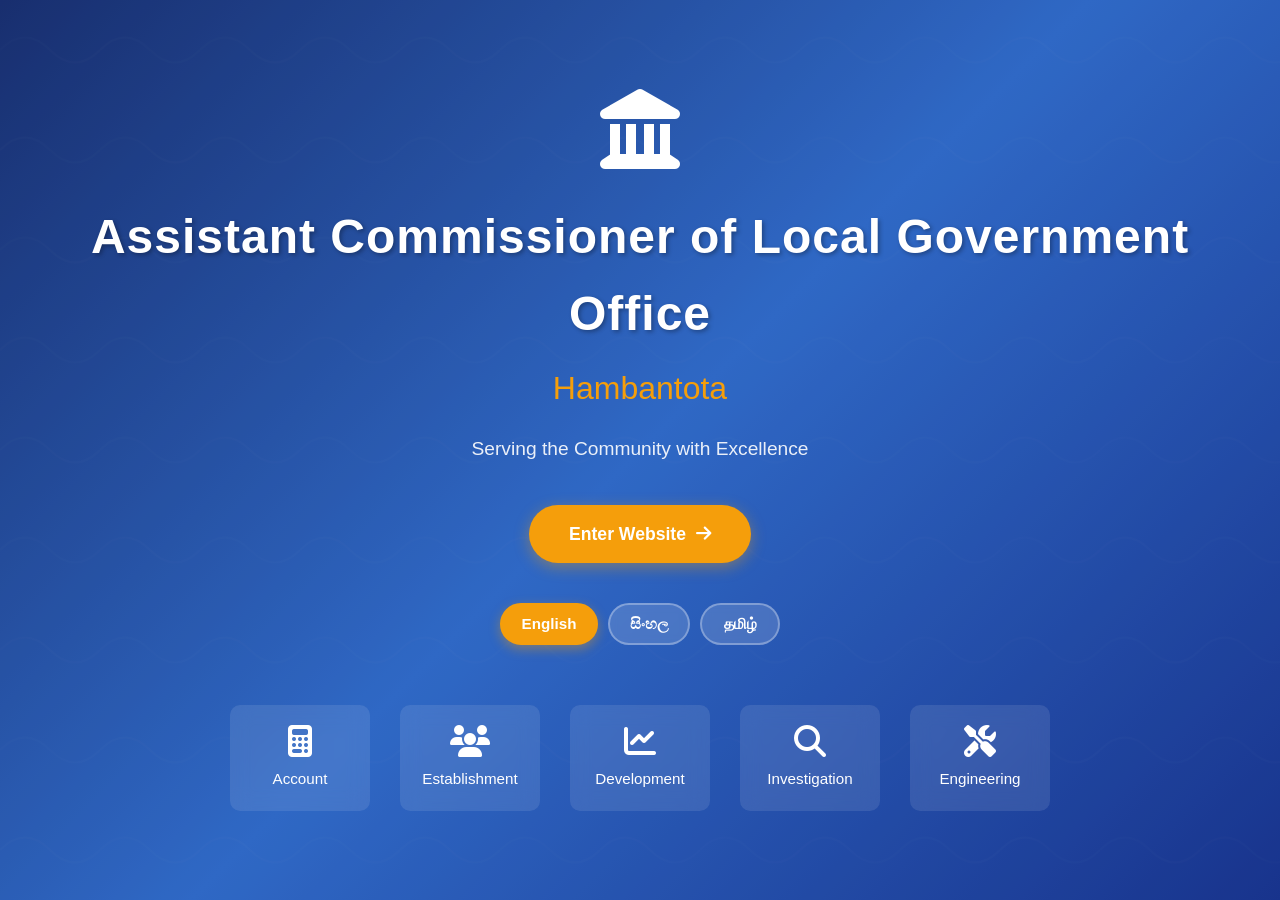
==== index.html @ caaaa558 "Initial site upload" ====
<!DOCTYPE html>
<html lang="en">
<head>
    <meta charset="UTF-8">
    <meta name="viewport" content="width=device-width, initial-scale=1.0">
    <meta name="description" content="Official website of the Assistant Commissioner of Local Government Office, Hambantota. Serving the community through five specialized departments: Account, Establishment, Development, Investigation, and Engineering.">
    <meta name="keywords" content="ACLG Hambantota, Local Government, Hambantota District, Sri Lanka Government, Local Administration">
    <title>Assistant Commissioner of Local Government Office - Hambantota</title>
    <link rel="stylesheet" href="style.css">
    <link rel="stylesheet" href="https://cdnjs.cloudflare.com/ajax/libs/font-awesome/6.4.0/css/all.min.css">
</head>
<body>
    <!-- Landing Page -->
    <div class="landing-page">
        <div class="landing-overlay"></div>
        <div class="landing-content">
            <div class="logo-section">
                <i class="fas fa-landmark"></i>
            </div>
            <h1 class="office-title" data-translate="landing.title">Assistant Commissioner of Local Government Office</h1>
            <h2 class="location" data-translate="landing.location">Hambantota</h2>
            <p class="tagline" data-translate="landing.tagline">Serving the Community with Excellence</p>
            <a href="home.html" class="enter-btn">
                <span data-translate="landing.enterBtn">Enter Website</span>
                <i class="fas fa-arrow-right"></i>
            </a>
            <div class="language-selector">
                <button class="lang-btn active" data-lang="en">English</button>
                <button class="lang-btn" data-lang="si">සිංහල</button>
                <button class="lang-btn" data-lang="ta">தமிழ்</button>
            </div>
            <div class="departments-preview">
                <div class="dept-item">
                    <i class="fas fa-calculator"></i>
                    <span data-translate="departments.account">Account</span>
                </div>
                <div class="dept-item">
                    <i class="fas fa-users"></i>
                    <span data-translate="departments.establishment">Establishment</span>
                </div>
                <div class="dept-item">
                    <i class="fas fa-chart-line"></i>
                    <span data-translate="departments.development">Development</span>
                </div>
                <div class="dept-item">
                    <i class="fas fa-search"></i>
                    <span data-translate="departments.investigation">Investigation</span>
                </div>
                <div class="dept-item">
                    <i class="fas fa-tools"></i>
                    <span data-translate="departments.engineering">Engineering</span>
                </div>
            </div>
        </div>
    </div>
    <script src="translations.js"></script>
    <script src="script.js"></script>
</body>
</html>
---- style.css ----
/* Global Styles */
* {
    margin: 0;
    padding: 0;
    box-sizing: border-box;
}

:root {
    --primary-color: #1e3a8a;
    --secondary-color: #3b82f6;
    --accent-color: #f59e0b;
    --dark-color: #1f2937;
    --light-color: #f3f4f6;
    --white: #ffffff;
    --text-color: #374151;
    --border-color: #e5e7eb;
}

body {
    font-family: 'Segoe UI', Tahoma, Geneva, Verdana, sans-serif;
    line-height: 1.6;
    color: var(--text-color);
    overflow-x: hidden;
}

.container {
    max-width: 1200px;
    margin: 0 auto;
    padding: 0 20px;
}

/* ============================================
   LANDING PAGE STYLES
   ============================================ */

.landing-page {
    position: relative;
    min-height: 100vh;
    display: flex;
    align-items: center;
    justify-content: center;
    background: linear-gradient(135deg, #1e3a8a 0%, #3b82f6 50%, #1e40af 100%);
    overflow: hidden;
}

.landing-page::before {
    content: '';
    position: absolute;
    top: 0;
    left: 0;
    right: 0;
    bottom: 0;
    background: url('data:image/svg+xml,<svg width="100" height="100" xmlns="http://www.w3.org/2000/svg"><rect width="100" height="100" fill="none"/><path d="M0 50 Q 25 25, 50 50 T 100 50" stroke="rgba(255,255,255,0.05)" fill="none" stroke-width="2"/></svg>');
    opacity: 0.3;
}

.landing-overlay {
    position: absolute;
    top: 0;
    left: 0;
    right: 0;
    bottom: 0;
    background: rgba(0, 0, 0, 0.2);
}

.landing-content {
    position: relative;
    z-index: 1;
    text-align: center;
    color: var(--white);
    padding: 40px 20px;
    animation: fadeInUp 1s ease-out;
}

@keyframes fadeInUp {
    from {
        opacity: 0;
        transform: translateY(30px);
    }
    to {
        opacity: 1;
        transform: translateY(0);
    }
}

.logo-section {
    margin-bottom: 30px;
}

.logo-section i {
    font-size: 80px;
    color: var(--white);
    animation: pulse 2s ease-in-out infinite;
}

@keyframes pulse {
    0%, 100% {
        transform: scale(1);
    }
    50% {
        transform: scale(1.05);
    }
}

.office-title {
    font-size: 3rem;
    font-weight: 700;
    margin-bottom: 10px;
    text-shadow: 2px 2px 4px rgba(0, 0, 0, 0.3);
    letter-spacing: 1px;
}

.location {
    font-size: 2rem;
    font-weight: 400;
    margin-bottom: 20px;
    color: var(--accent-color);
}

.tagline {
    font-size: 1.2rem;
    margin-bottom: 40px;
    opacity: 0.9;
}

.enter-btn {
    display: inline-flex;
    align-items: center;
    gap: 10px;
    padding: 15px 40px;
    background: var(--accent-color);
    color: var(--white);
    text-decoration: none;
    border-radius: 50px;
    font-size: 1.1rem;
    font-weight: 600;
    transition: all 0.3s ease;
    box-shadow: 0 4px 15px rgba(245, 158, 11, 0.4);
}

.enter-btn:hover {
    background: #d97706;
    transform: translateY(-3px);
    box-shadow: 0 6px 20px rgba(245, 158, 11, 0.6);
}

.enter-btn i {
    transition: transform 0.3s ease;
}

.enter-btn:hover i {
    transform: translateX(5px);
}

.departments-preview {
    display: flex;
    justify-content: center;
    gap: 30px;
    margin-top: 60px;
    flex-wrap: wrap;
}

.dept-item {
    display: flex;
    flex-direction: column;
    align-items: center;
    gap: 10px;
    padding: 20px;
    background: rgba(255, 255, 255, 0.1);
    border-radius: 10px;
    backdrop-filter: blur(10px);
    transition: all 0.3s ease;
    min-width: 140px;
}

.dept-item:hover {
    background: rgba(255, 255, 255, 0.2);
    transform: translateY(-5px);
}

.dept-item i {
    font-size: 2rem;
}

.dept-item span {
    font-size: 0.95rem;
    font-weight: 500;
}

/* Language Selector - Landing Page */
.language-selector {
    display: flex;
    gap: 10px;
    justify-content: center;
    margin-top: 40px;
    margin-bottom: 20px;
}

.lang-btn {
    padding: 10px 20px;
    background: rgba(255, 255, 255, 0.15);
    border: 2px solid rgba(255, 255, 255, 0.3);
    color: white;
    border-radius: 25px;
    cursor: pointer;
    font-size: 0.95rem;
    font-weight: 600;
    transition: all 0.3s ease;
    backdrop-filter: blur(5px);
    min-width: 80px;
}

.lang-btn:hover {
    background: rgba(255, 255, 255, 0.25);
    border-color: rgba(255, 255, 255, 0.5);
    transform: translateY(-2px);
}

.lang-btn.active {
    background: var(--accent-color);
    border-color: var(--accent-color);
    box-shadow: 0 4px 12px rgba(245, 158, 11, 0.4);
}

/* Language Selector - Navigation */
.language-selector-nav {
    display: flex;
    gap: 8px;
    align-items: center;
}

.language-selector-nav .lang-btn {
    padding: 8px 15px;
    background: var(--light-color);
    border: 2px solid var(--border-color);
    color: var(--text-color);
    border-radius: 20px;
    cursor: pointer;
    font-size: 0.85rem;
    font-weight: 600;
    transition: all 0.3s ease;
    min-width: 50px;
}

.language-selector-nav .lang-btn:hover {
    background: var(--secondary-color);
    color: white;
    border-color: var(--secondary-color);
    transform: translateY(-2px);
}

.language-selector-nav .lang-btn.active {
    background: var(--primary-color);
    color: white;
    border-color: var(--primary-color);
    box-shadow: 0 2px 8px rgba(30, 58, 138, 0.3);
}

/* ============================================
   NAVIGATION STYLES
   ============================================ */

.navbar {
    position: fixed;
    top: 0;
    left: 0;
    right: 0;
    background: var(--white);
    box-shadow: 0 2px 10px rgba(0, 0, 0, 0.1);
    z-index: 1000;
    transition: all 0.3s ease;
}

.nav-container {
    max-width: 1200px;
    margin: 0 auto;
    padding: 15px 20px;
    display: flex;
    justify-content: space-between;
    align-items: center;
}

.nav-logo {
    display: flex;
    align-items: center;
    gap: 10px;
    font-size: 1.3rem;
    font-weight: 700;
    color: var(--primary-color);
}

.nav-logo i {
    font-size: 1.8rem;
}

.nav-menu {
    display: flex;
    gap: 30px;
}

.nav-link {
    text-decoration: none;
    color: var(--text-color);
    font-weight: 500;
    transition: color 0.3s ease;
    position: relative;
}

.nav-link::after {
    content: '';
    position: absolute;
    bottom: -5px;
    left: 0;
    width: 0;
    height: 2px;
    background: var(--secondary-color);
    transition: width 0.3s ease;
}

.nav-link:hover,
.nav-link.active {
    color: var(--secondary-color);
}

.nav-link:hover::after,
.nav-link.active::after {
    width: 100%;
}

.hamburger {
    display: none;
    flex-direction: column;
    gap: 5px;
    cursor: pointer;
}

.hamburger span {
    width: 25px;
    height: 3px;
    background: var(--primary-color);
    transition: all 0.3s ease;
}

.hamburger.active span:nth-child(1) {
    transform: rotate(45deg) translate(8px, 8px);
}

.hamburger.active span:nth-child(2) {
    opacity: 0;
}

.hamburger.active span:nth-child(3) {
    transform: rotate(-45deg) translate(7px, -7px);
}

/* ============================================
   HERO SECTION WITH SLIDESHOW
   ============================================ */

.hero {
    position: relative;
    min-height: 85vh;
    display: flex;
    align-items: center;
    justify-content: center;
    text-align: center;
    color: var(--white);
    margin-top: 70px;
    padding: 60px 20px;
    overflow: hidden;
    background: #1e3a8a;
}

.hero-slideshow {
    position: absolute;
    top: 0;
    left: 0;
    width: 100%;
    height: 100%;
    z-index: 0;
}

.hero-slideshow .slide {
    position: absolute;
    top: 0;
    left: 0;
    width: 100%;
    height: 100%;
    opacity: 0;
    transition: opacity 1s ease-in-out;
}

.hero-slideshow .slide.active {
    opacity: 1;
}

.hero-slideshow .slide img {
    width: 100%;
    height: 100%;
    object-fit: contain;
    object-position: center;
}

.slide-overlay {
    position: absolute;
    top: 0;
    left: 0;
    width: 100%;
    height: 100%;
    background: linear-gradient(rgba(30, 58, 138, 0.4), rgba(30, 64, 175, 0.4));
}

.hero-content {
    position: relative;
    z-index: 2;
}

.hero-content h1 {
    font-size: 3rem;
    margin-bottom: 15px;
    text-shadow: 2px 2px 4px rgba(0, 0, 0, 0.3);
    animation: fadeInUp 1s ease-out;
}

.hero-content h2 {
    font-size: 2rem;
    margin-bottom: 20px;
    color: var(--accent-color);
    animation: fadeInUp 1.2s ease-out;
}

.hero-content p {
    font-size: 1.2rem;
    margin-bottom: 30px;
    opacity: 0.95;
    animation: fadeInUp 1.4s ease-out;
}

.hero-btn {
    display: inline-block;
    padding: 12px 35px;
    background: var(--accent-color);
    color: var(--white);
    text-decoration: none;
    border-radius: 30px;
    font-weight: 600;
    transition: all 0.3s ease;
    animation: fadeInUp 1.6s ease-out;
}

.hero-btn:hover {
    background: #d97706;
    transform: translateY(-3px);
    box-shadow: 0 5px 15px rgba(245, 158, 11, 0.4);
}

/* Slideshow Controls */
.slideshow-controls {
    position: absolute;
    top: 50%;
    left: 0;
    right: 0;
    transform: translateY(-50%);
    display: flex;
    justify-content: space-between;
    padding: 0 20px;
    z-index: 3;
}

.slide-prev,
.slide-next {
    background: rgba(255, 255, 255, 0.2);
    border: 2px solid rgba(255, 255, 255, 0.5);
    color: white;
    width: 50px;
    height: 50px;
    border-radius: 50%;
    cursor: pointer;
    display: flex;
    align-items: center;
    justify-content: center;
    font-size: 1.2rem;
    transition: all 0.3s ease;
    backdrop-filter: blur(5px);
}

.slide-prev:hover,
.slide-next:hover {
    background: rgba(255, 255, 255, 0.3);
    transform: scale(1.1);
}

/* Slideshow Indicators */
.slideshow-indicators {
    position: absolute;
    bottom: 30px;
    left: 50%;
    transform: translateX(-50%);
    display: flex;
    gap: 12px;
    z-index: 3;
}

.indicator {
    width: 12px;
    height: 12px;
    border-radius: 50%;
    background: rgba(255, 255, 255, 0.4);
    cursor: pointer;
    transition: all 0.3s ease;
    border: 2px solid transparent;
}

.indicator:hover {
    background: rgba(255, 255, 255, 0.6);
}

.indicator.active {
    background: var(--accent-color);
    border-color: white;
    transform: scale(1.2);
}

/* ============================================
   SECTION STYLES
   ============================================ */

section {
    padding: 80px 0;
}

.section-header {
    text-align: center;
    margin-bottom: 50px;
}

.section-header h2 {
    font-size: 2.5rem;
    color: var(--primary-color);
    margin-bottom: 15px;
}

.underline {
    width: 80px;
    height: 4px;
    background: var(--accent-color);
    margin: 0 auto 15px;
}

.section-header p {
    font-size: 1.1rem;
    color: var(--text-color);
    opacity: 0.8;
}

/* ============================================
   ABOUT SECTION
   ============================================ */

.about {
    background: var(--light-color);
}

.about-content {
    display: grid;
    grid-template-columns: 1fr 1fr;
    gap: 50px;
    align-items: center;
}

.about-text p {
    font-size: 1.1rem;
    margin-bottom: 20px;
    line-height: 1.8;
}

.about-features {
    display: grid;
    grid-template-columns: 1fr 1fr;
    gap: 20px;
}

.feature {
    display: flex;
    align-items: center;
    gap: 10px;
    padding: 15px;
    background: var(--white);
    border-radius: 10px;
    box-shadow: 0 2px 10px rgba(0, 0, 0, 0.05);
}

.feature i {
    color: var(--secondary-color);
    font-size: 1.5rem;
}

.feature span {
    font-weight: 600;
    color: var(--dark-color);
}

/* ============================================
   DEPARTMENTS SECTION
   ============================================ */

.departments {
    background: var(--white);
}

.departments-grid {
    display: grid;
    grid-template-columns: repeat(auto-fit, minmax(280px, 1fr));
    gap: 30px;
}

.dept-card {
    background: var(--white);
    border: 2px solid var(--border-color);
    border-radius: 15px;
    padding: 40px 30px;
    text-align: center;
    transition: all 0.3s ease;
}

.dept-card:hover {
    border-color: var(--secondary-color);
    transform: translateY(-10px);
    box-shadow: 0 10px 30px rgba(0, 0, 0, 0.1);
}

.dept-icon {
    width: 80px;
    height: 80px;
    margin: 0 auto 25px;
    display: flex;
    align-items: center;
    justify-content: center;
    background: linear-gradient(135deg, var(--primary-color), var(--secondary-color));
    border-radius: 50%;
    color: var(--white);
    font-size: 2rem;
}

.dept-card h3 {
    font-size: 1.5rem;
    color: var(--primary-color);
    margin-bottom: 15px;
}

.dept-card > p {
    color: var(--text-color);
    margin-bottom: 20px;
    line-height: 1.7;
}

.dept-services {
    list-style: none;
    text-align: left;
}

.dept-services li {
    padding: 8px 0;
    color: var(--text-color);
    display: flex;
    align-items: center;
    gap: 10px;
}

.dept-services i {
    color: var(--secondary-color);
}
/* Department Link Button */
.dept-link {
    display: inline-flex;
    align-items: center;
    gap: 8px;
    margin-top: 15px;
    padding: 10px 20px;
    background: var(--secondary-color);
    color: var(--white);
    text-decoration: none;
    border-radius: 25px;
    font-weight: 600;
    font-size: 0.95rem;
    transition: all 0.3s ease;
}

.dept-link:hover {
    background: var(--primary-color);
    transform: translateX(5px);
}

.dept-link i {
    font-size: 0.85rem;
}

/* ============================================
   INDIVIDUAL DEPARTMENT PAGES
   ============================================ */

/* Department Hero */
.dept-hero {
    min-height: 40vh;
    display: flex;
    align-items: center;
    justify-content: center;
    color: var(--white);
    margin-top: 70px;
    position: relative;
    overflow: hidden;
}

.dept-hero::before {
    content: '';
    position: absolute;
    top: 0;
    left: 0;
    right: 0;
    bottom: 0;
    background: rgba(0, 0, 0, 0.1);
}

.dept-hero-content {
    position: relative;
    text-align: center;
    z-index: 1;
}

.dept-hero-icon {
    width: 100px;
    height: 100px;
    margin: 0 auto 20px;
    display: flex;
    align-items: center;
    justify-content: center;
    background: rgba(255, 255, 255, 0.2);
    border-radius: 50%;
    backdrop-filter: blur(10px);
}

.dept-hero-icon i {
    font-size: 3rem;
}

.dept-hero h1 {
    font-size: 3rem;
    margin-bottom: 10px;
    text-shadow: 2px 2px 4px rgba(0, 0, 0, 0.3);
}

.dept-hero p {
    font-size: 1.3rem;
    opacity: 0.95;
}

/* Breadcrumb */
.breadcrumb {
    background: var(--light-color);
    padding: 15px 0;
}

.breadcrumb .container {
    display: flex;
    align-items: center;
    gap: 10px;
    font-size: 0.95rem;
}

.breadcrumb a {
    color: var(--secondary-color);
    text-decoration: none;
    transition: color 0.3s ease;
}

.breadcrumb a:hover {
    color: var(--primary-color);
    text-decoration: underline;
}

.breadcrumb span {
    color: var(--text-color);
}

/* Department Overview */
.dept-overview {
    padding: 60px 0;
    background: var(--white);
}

.overview-grid {
    display: grid;
    grid-template-columns: 1.5fr 1fr;
    gap: 50px;
    align-items: start;
}

.overview-content h2 {
    color: var(--primary-color);
    font-size: 2rem;
    margin-bottom: 20px;
}

.overview-content p {
    font-size: 1.1rem;
    line-height: 1.8;
    margin-bottom: 15px;
}

.overview-stats {
    display: flex;
    flex-direction: column;
    gap: 20px;
}

.stat-card {
    background: linear-gradient(135deg, var(--primary-color), var(--secondary-color));
    color: var(--white);
    padding: 30px;
    border-radius: 15px;
    text-align: center;
    box-shadow: 0 5px 20px rgba(0, 0, 0, 0.1);
}

.stat-card i {
    font-size: 3rem;
    margin-bottom: 15px;
    opacity: 0.9;
}

.stat-card h3 {
    font-size: 1.3rem;
    margin-bottom: 10px;
}

.stat-card p {
    opacity: 0.9;
    font-size: 0.95rem;
}

/* Department Gallery */
.dept-gallery {
    padding: 80px 0;
    background: var(--white);
}

.gallery-grid {
    display: grid;
    grid-template-columns: repeat(auto-fit, minmax(280px, 1fr));
    gap: 25px;
    margin-top: 40px;
}

.gallery-item {
    position: relative;
    overflow: hidden;
    border-radius: 12px;
    aspect-ratio: 4/3;
    cursor: pointer;
    box-shadow: 0 4px 15px rgba(0, 0, 0, 0.1);
    transition: all 0.3s ease;
}

.gallery-item:hover {
    transform: translateY(-8px);
    box-shadow: 0 8px 25px rgba(0, 0, 0, 0.2);
}

.gallery-item img {
    width: 100%;
    height: 100%;
    object-fit: cover;
    transition: transform 0.5s ease;
}

.gallery-item:hover img {
    transform: scale(1.1);
}

.gallery-overlay {
    position: absolute;
    top: 0;
    left: 0;
    width: 100%;
    height: 100%;
    background: linear-gradient(to top, rgba(30, 58, 138, 0.95), transparent);
    display: flex;
    align-items: flex-end;
    padding: 25px;
    opacity: 0;
    transition: opacity 0.3s ease;
}

.gallery-item:hover .gallery-overlay {
    opacity: 1;
}

.gallery-text {
    color: white;
}

.gallery-text h3 {
    font-size: 1.3rem;
    margin-bottom: 8px;
    font-weight: 600;
}

.gallery-text p {
    font-size: 0.95rem;
    opacity: 0.95;
    line-height: 1.4;
}

/* Department Services Section */
.dept-services-section {
    padding: 80px 0;
    background: var(--light-color);
}

.services-grid {
    display: grid;
    grid-template-columns: repeat(auto-fit, minmax(300px, 1fr));
    gap: 30px;
}

.service-item {
    background: var(--white);
    padding: 35px;
    border-radius: 12px;
    box-shadow: 0 3px 15px rgba(0, 0, 0, 0.08);
    transition: all 0.3s ease;
}

.service-item:hover {
    transform: translateY(-8px);
    box-shadow: 0 8px 25px rgba(0, 0, 0, 0.12);
}

.service-icon {
    width: 70px;
    height: 70px;
    margin-bottom: 20px;
    display: flex;
    align-items: center;
    justify-content: center;
    background: linear-gradient(135deg, var(--primary-color), var(--secondary-color));
    border-radius: 12px;
    color: var(--white);
}

.service-icon i {
    font-size: 1.8rem;
}

.service-item h3 {
    color: var(--primary-color);
    font-size: 1.4rem;
    margin-bottom: 12px;
}

.service-item p {
    line-height: 1.7;
    color: var(--text-color);
}

/* Department Contact */
.dept-contact {
    padding: 60px 0;
    background: var(--white);
}

.dept-contact-content {
    display: grid;
    grid-template-columns: 1.5fr 1fr;
    gap: 50px;
    align-items: center;
}

.dept-contact-info h2 {
    color: var(--primary-color);
    font-size: 2rem;
    margin-bottom: 15px;
}

.dept-contact-info > p {
    font-size: 1.1rem;
    margin-bottom: 30px;
    color: var(--text-color);
}

.contact-details {
    display: flex;
    flex-direction: column;
    gap: 20px;
}

.detail-item {
    display: flex;
    align-items: center;
    gap: 15px;
    padding: 15px;
    background: var(--light-color);
    border-radius: 10px;
}

.detail-item i {
    color: var(--secondary-color);
    font-size: 1.3rem;
    width: 30px;
}

.detail-item span {
    color: var(--dark-color);
    font-weight: 500;
}

.back-to-depts {
    display: flex;
    justify-content: center;
    align-items: center;
}

.btn-secondary {
    display: inline-flex;
    align-items: center;
    gap: 10px;
    padding: 15px 30px;
    background: var(--primary-color);
    color: var(--white);
    text-decoration: none;
    border-radius: 30px;
    font-weight: 600;
    font-size: 1.05rem;
    transition: all 0.3s ease;
    box-shadow: 0 4px 15px rgba(30, 58, 138, 0.3);
}

.btn-secondary:hover {
    background: var(--secondary-color);
    transform: translateY(-3px);
    box-shadow: 0 6px 20px rgba(30, 58, 138, 0.4);
}
/* ============================================
   CONTACT SECTION
   ============================================ */

.contact {
    background: var(--light-color);
}

.contact-content {
    display: grid;
    grid-template-columns: 1fr 1fr;
    gap: 50px;
}

.contact-info {
    display: flex;
    flex-direction: column;
    gap: 30px;
}

.info-item {
    display: flex;
    gap: 20px;
    align-items: flex-start;
}

.info-icon {
    width: 50px;
    height: 50px;
    background: var(--secondary-color);
    color: var(--white);
    display: flex;
    align-items: center;
    justify-content: center;
    border-radius: 10px;
    font-size: 1.3rem;
    flex-shrink: 0;
}

.info-text h4 {
    color: var(--primary-color);
    margin-bottom: 5px;
    font-size: 1.1rem;
}

.info-text p {
    color: var(--text-color);
}

.contact-form {
    background: var(--white);
    padding: 40px;
    border-radius: 15px;
    box-shadow: 0 5px 20px rgba(0, 0, 0, 0.08);
}

.form-group {
    margin-bottom: 20px;
}

.form-group input,
.form-group textarea {
    width: 100%;
    padding: 12px 15px;
    border: 2px solid var(--border-color);
    border-radius: 8px;
    font-size: 1rem;
    font-family: inherit;
    transition: border-color 0.3s ease;
}

.form-group input:focus,
.form-group textarea:focus {
    outline: none;
    border-color: var(--secondary-color);
}

.form-group textarea {
    resize: vertical;
}

.submit-btn {
    width: 100%;
    padding: 12px;
    background: var(--secondary-color);
    color: var(--white);
    border: none;
    border-radius: 8px;
    font-size: 1.1rem;
    font-weight: 600;
    cursor: pointer;
    transition: all 0.3s ease;
}

.submit-btn:hover {
    background: var(--primary-color);
    transform: translateY(-2px);
    box-shadow: 0 5px 15px rgba(30, 58, 138, 0.3);
}

/* ============================================
   FOOTER STYLES
   ============================================ */

.footer {
    background: var(--dark-color);
    color: var(--white);
    padding: 50px 0 20px;
}

.footer-content {
    display: grid;
    grid-template-columns: repeat(auto-fit, minmax(250px, 1fr));
    gap: 40px;
    margin-bottom: 30px;
}

.footer-section h3 {
    margin-bottom: 20px;
    color: var(--accent-color);
}

.footer-section p {
    line-height: 1.8;
    opacity: 0.9;
}

.footer-section ul {
    list-style: none;
}

.footer-section ul li {
    margin-bottom: 10px;
}

.footer-section ul li a {
    color: var(--white);
    text-decoration: none;
    transition: color 0.3s ease;
}

.footer-section ul li a:hover {
    color: var(--accent-color);
}

.footer-bottom {
    text-align: center;
    padding-top: 20px;
    border-top: 1px solid rgba(255, 255, 255, 0.1);
}

.footer-bottom p {
    opacity: 0.8;
}

/* ============================================
   RESPONSIVE STYLES
   ============================================ */

@media (max-width: 768px) {
    .office-title {
        font-size: 2rem;
    }

    .location {
        font-size: 1.5rem;
    }

    .departments-preview {
        gap: 15px;
    }

    .dept-item {
        min-width: 100px;
        padding: 15px;
    }

    .hamburger {
        display: flex;
    }

    .nav-menu {
        position: fixed;
        top: 70px;
        left: -100%;
        width: 100%;
        flex-direction: column;
        background: var(--white);
        padding: 20px;
        box-shadow: 0 5px 10px rgba(0, 0, 0, 0.1);
        transition: left 0.3s ease;
        gap: 10px;
    }

    .nav-menu.active {
        left: 0;
    }

    /* Language selector mobile */
    .language-selector-nav {
        margin-left: 10px;
    }

    .language-selector-nav .lang-btn {
        padding: 6px 12px;
        font-size: 0.8rem;
        min-width: 45px;
    }

    .language-selector {
        flex-wrap: wrap;
        gap: 8px;
    }

    .language-selector .lang-btn {
        padding: 8px 16px;
        font-size: 0.85rem;
        min-width: 70px;
    }

    .hero-content h1 {
        font-size: 2rem;
    }

    .hero-content h2 {
        font-size: 1.5rem;
    }

    /* Slideshow responsive */
    .slide-prev,
    .slide-next {
        width: 40px;
        height: 40px;
        font-size: 1rem;
    }

    .slideshow-controls {
        padding: 0 10px;
    }

    .slideshow-indicators {
        bottom: 20px;
        gap: 8px;
    }

    .indicator {
        width: 10px;
        height: 10px;
    }

    /* Gallery responsive */
    .gallery-grid {
        grid-template-columns: repeat(auto-fit, minmax(250px, 1fr));
        gap: 20px;
    }

    .gallery-text h3 {
        font-size: 1.1rem;
    }

    .gallery-text p {
        font-size: 0.85rem;
    }

    .about-content,
    .contact-content {
        grid-template-columns: 1fr;
    }

    .about-features {
        grid-template-columns: 1fr;
    }

    .departments-grid {
        grid-template-columns: 1fr;
    }

    .footer-content {
        grid-template-columns: 1fr;
    }

    /* Department Pages Responsive */
    .dept-hero h1 {
        font-size: 2rem;
    }

    .dept-hero p {
        font-size: 1.1rem;
    }

    .dept-hero-icon {
        width: 80px;
        height: 80px;
    }

    .dept-hero-icon i {
        font-size: 2.5rem;
    }

    .overview-grid,
    .dept-contact-content {
        grid-template-columns: 1fr;
        gap: 30px;
    }

    .services-grid {
        grid-template-columns: 1fr;
    }

    /* Downloads Page Responsive */
    .page-header-content h1 {
        font-size: 2rem;
    }

    .page-header-content p {
        font-size: 1.1rem;
    }

    .page-header-content i {
        font-size: 3rem;
    }

    .download-category {
        padding: 25px 20px;
    }

    .download-grid {
        grid-template-columns: 1fr;
    }

    .category-header {
        flex-direction: column;
        align-items: flex-start;
        gap: 10px;
    }

    .help-card {
        padding: 35px 25px;
    }

    .help-card h3 {
        font-size: 1.5rem;
    }

    /* News Section Responsive */
    .news-grid {
        grid-template-columns: 1fr;
        gap: 20px;
    }

    .news-card {
        flex-direction: column;
    }

    .news-date {
        flex-direction: row;
        gap: 15px;
        padding: 15px 20px;
        min-width: auto;
        width: 100%;
    }

    .date-day {
        font-size: 1.8rem;
    }

    .date-month,
    .date-year {
        margin-top: 0;
    }

    .news-content {
        padding: 20px;
    }

    .news-content h3 {
        font-size: 1.15rem;
    }

    .view-all-btn {
        padding: 12px 30px;
        font-size: 1rem;
    }

    /* Chatbot Responsive */
    .chatbot-container {
        width: 100%;
        height: 100%;
        bottom: 0;
        right: 0;
        border-radius: 0;
        max-height: 100vh;
    }

    .chatbot-toggle {
        right: 20px;
        bottom: 20px;
        width: 55px;
        height: 55px;
        font-size: 1.3rem;
    }

    .message-content {
        max-width: 80%;
    }
}

@media (max-width: 480px) {
    .office-title {
        font-size: 1.5rem;
    }

    .enter-btn {
        padding: 12px 30px;
        font-size: 1rem;
    }

    .section-header h2 {
        font-size: 2rem;
    }
}

/* ============================================
   FORM VALIDATION STYLES
   ============================================ */

.back-to-top {
    position: fixed;
    bottom: 30px;
    right: 110px;
    width: 50px;
    height: 50px;
    background: var(--secondary-color);
    color: white;
    border: none;
    border-radius: 50%;
    cursor: pointer;
    display: flex;
    align-items: center;
    justify-content: center;
    font-size: 1.2rem;
    box-shadow: 0 4px 12px rgba(0, 0, 0, 0.2);
    opacity: 0;
    visibility: hidden;
    transition: all 0.3s ease;
    z-index: 999;
}

.back-to-top.show {
    opacity: 1;
    visibility: visible;
}

.back-to-top:hover {
    background: var(--primary-color);
    transform: translateY(-5px);
    box-shadow: 0 6px 16px rgba(0, 0, 0, 0.3);
}

.error-message {
    display: block;
    color: #dc2626;
    font-size: 0.85rem;
    margin-top: 5px;
    min-height: 20px;
}

.form-success {
    background: #10b981;
    color: white;
    padding: 15px;
    border-radius: 8px;
    margin-top: 15px;
    text-align: center;
    animation: slideDown 0.3s ease;
}

.form-success i {
    margin-right: 8px;
}

@keyframes slideDown {
    from {
        opacity: 0;
        transform: translateY(-10px);
    }
    to {
        opacity: 1;
        transform: translateY(0);
    }
}

.submit-btn .btn-loading {
    display: inline-flex;
    align-items: center;
    gap: 8px;
}

.submit-btn:disabled {
    opacity: 0.7;
    cursor: not-allowed;
}

/* ============================================
   DOWNLOADS PAGE STYLES
   ============================================ */

/* Page Header */
.page-header {
    min-height: 40vh;
    display: flex;
    align-items: center;
    justify-content: center;
    background: linear-gradient(135deg, #1e3a8a 0%, #3b82f6 100%);
    color: var(--white);
    margin-top: 70px;
    position: relative;
    overflow: hidden;
}

.page-header::before {
    content: '';
    position: absolute;
    top: 0;
    left: 0;
    right: 0;
    bottom: 0;
    background: url('data:image/svg+xml,<svg width="100" height="100" xmlns="http://www.w3.org/2000/svg"><rect width="100" height="100" fill="none"/><path d="M0 50 Q 25 25, 50 50 T 100 50" stroke="rgba(255,255,255,0.1)" fill="none" stroke-width="2"/></svg>');
    opacity: 0.3;
}

.page-header-overlay {
    position: absolute;
    top: 0;
    left: 0;
    right: 0;
    bottom: 0;
    background: rgba(0, 0, 0, 0.1);
}

.page-header-content {
    position: relative;
    text-align: center;
    z-index: 1;
}

.page-header-content i {
    font-size: 4rem;
    margin-bottom: 20px;
    opacity: 0.9;
}

.page-header-content h1 {
    font-size: 3rem;
    margin-bottom: 10px;
    text-shadow: 2px 2px 4px rgba(0, 0, 0, 0.3);
}

.page-header-content p {
    font-size: 1.3rem;
    opacity: 0.95;
}

/* Downloads Section */
.downloads-section {
    padding: 80px 0;
    background: var(--light-color);
}

.download-category {
    background: var(--white);
    border-radius: 15px;
    padding: 40px;
    margin-bottom: 40px;
    box-shadow: 0 5px 20px rgba(0, 0, 0, 0.08);
}

.category-header {
    display: flex;
    align-items: center;
    gap: 15px;
    margin-bottom: 30px;
    padding-bottom: 20px;
    border-bottom: 2px solid var(--border-color);
}

.category-header i {
    font-size: 2rem;
    color: var(--secondary-color);
}

.category-header h3 {
    font-size: 1.8rem;
    color: var(--primary-color);
    margin: 0;
}

.download-grid {
    display: grid;
    grid-template-columns: repeat(auto-fill, minmax(320px, 1fr));
    gap: 25px;
}

.download-card {
    background: var(--light-color);
    border-radius: 12px;
    padding: 25px;
    transition: all 0.3s ease;
    border: 1px solid var(--border-color);
    display: flex;
    flex-direction: column;
}

.download-card:hover {
    transform: translateY(-5px);
    box-shadow: 0 8px 20px rgba(0, 0, 0, 0.12);
    border-color: var(--secondary-color);
}

.download-icon {
    width: 60px;
    height: 60px;
    display: flex;
    align-items: center;
    justify-content: center;
    background: linear-gradient(135deg, var(--primary-color), var(--secondary-color));
    border-radius: 10px;
    color: var(--white);
    margin-bottom: 20px;
}

.download-icon i {
    font-size: 1.8rem;
}

.download-info {
    flex: 1;
    margin-bottom: 20px;
}

.download-info h4 {
    color: var(--primary-color);
    font-size: 1.2rem;
    margin-bottom: 10px;
}

.download-info p {
    color: var(--text-color);
    line-height: 1.6;
    font-size: 0.95rem;
    margin-bottom: 15px;
}

.download-meta {
    display: flex;
    gap: 20px;
    font-size: 0.9rem;
    color: #6b7280;
}

.download-meta span {
    display: flex;
    align-items: center;
    gap: 5px;
}

.download-meta i {
    color: var(--secondary-color);
}

.download-btn {
    display: inline-flex;
    align-items: center;
    gap: 10px;
    padding: 12px 25px;
    background: linear-gradient(135deg, var(--primary-color), var(--secondary-color));
    color: var(--white);
    text-decoration: none;
    border-radius: 8px;
    font-weight: 600;
    transition: all 0.3s ease;
    align-self: flex-start;
}

.download-btn:hover {
    transform: translateX(5px);
    box-shadow: 0 4px 12px rgba(59, 130, 246, 0.3);
}

.download-btn i {
    transition: transform 0.3s ease;
}

.download-btn:hover i {
    transform: translateY(2px);
}

/* Download Help Section */
.download-help {
    margin-top: 20px;
}

.help-card {
    background: linear-gradient(135deg, var(--primary-color), var(--secondary-color));
    color: var(--white);
    border-radius: 15px;
    padding: 50px;
    text-align: center;
}

.help-card i {
    font-size: 3.5rem;
    margin-bottom: 20px;
    opacity: 0.9;
}

.help-card h3 {
    font-size: 2rem;
    margin-bottom: 15px;
}

.help-card p {
    font-size: 1.1rem;
    line-height: 1.8;
    margin-bottom: 30px;
    opacity: 0.95;
}

.help-btn {
    display: inline-block;
    padding: 15px 40px;
    background: var(--white);
    color: var(--primary-color);
    text-decoration: none;
    border-radius: 8px;
    font-weight: 600;
    font-size: 1.1rem;
    transition: all 0.3s ease;
}

.help-btn:hover {
    transform: translateY(-3px);
    box-shadow: 0 8px 20px rgba(0, 0, 0, 0.3);
}

/* ============================================
   NEWS & UPDATES SECTION
   ============================================ */

.news-section {
    padding: 80px 0;
    background: var(--white);
}

.news-grid {
    display: grid;
    grid-template-columns: repeat(auto-fit, minmax(350px, 1fr));
    gap: 30px;
    margin-top: 40px;
}

.news-card {
    background: var(--light-color);
    border-radius: 12px;
    overflow: hidden;
    box-shadow: 0 3px 15px rgba(0, 0, 0, 0.08);
    transition: all 0.3s ease;
    display: flex;
    border-left: 4px solid var(--secondary-color);
}

.news-card:hover {
    transform: translateY(-5px);
    box-shadow: 0 8px 25px rgba(0, 0, 0, 0.15);
    border-left-color: var(--accent-color);
}

.news-date {
    background: linear-gradient(135deg, var(--primary-color), var(--secondary-color));
    color: var(--white);
    padding: 20px;
    display: flex;
    flex-direction: column;
    align-items: center;
    justify-content: center;
    min-width: 90px;
    text-align: center;
}

.date-day {
    font-size: 2rem;
    font-weight: 700;
    line-height: 1;
}

.date-month {
    font-size: 0.9rem;
    font-weight: 600;
    text-transform: uppercase;
    margin-top: 5px;
    letter-spacing: 1px;
}

.date-year {
    font-size: 0.85rem;
    opacity: 0.9;
    margin-top: 3px;
}

.news-content {
    padding: 25px;
    flex: 1;
    display: flex;
    flex-direction: column;
}

.news-category {
    display: inline-flex;
    align-items: center;
    gap: 8px;
    padding: 6px 15px;
    background: rgba(59, 130, 246, 0.1);
    color: var(--secondary-color);
    border-radius: 20px;
    font-size: 0.85rem;
    font-weight: 600;
    margin-bottom: 15px;
    align-self: flex-start;
}

.news-category i {
    font-size: 0.9rem;
}

.news-content h3 {
    color: var(--primary-color);
    font-size: 1.3rem;
    margin-bottom: 12px;
    line-height: 1.4;
}

.news-content p {
    color: var(--text-color);
    line-height: 1.7;
    margin-bottom: 20px;
    flex: 1;
}

.news-link {
    display: inline-flex;
    align-items: center;
    gap: 8px;
    color: var(--secondary-color);
    text-decoration: none;
    font-weight: 600;
    transition: all 0.3s ease;
    align-self: flex-start;
}

.news-link:hover {
    color: var(--primary-color);
    gap: 12px;
}

.news-link i {
    transition: transform 0.3s ease;
}

.news-link:hover i {
    transform: translateX(5px);
}

.news-view-all {
    text-align: center;
    margin-top: 50px;
}

.view-all-btn {
    display: inline-flex;
    align-items: center;
    gap: 12px;
    padding: 15px 40px;
    background: linear-gradient(135deg, var(--primary-color), var(--secondary-color));
    color: var(--white);
    text-decoration: none;
    border-radius: 8px;
    font-weight: 600;
    font-size: 1.1rem;
    transition: all 0.3s ease;
}

.view-all-btn:hover {
    transform: translateY(-3px);
    box-shadow: 0 8px 20px rgba(59, 130, 246, 0.4);
}

.view-all-btn i {
    transition: transform 0.3s ease;
}

.view-all-btn:hover i {
    transform: translateX(5px);
}

/* ============================================
   CHATBOT STYLES
   ============================================ */

/* Chatbot Toggle Button */
.chatbot-toggle {
    position: fixed;
    bottom: 30px;
    right: 30px;
    width: 60px;
    height: 60px;
    background: linear-gradient(135deg, var(--primary-color), var(--secondary-color));
    color: var(--white);
    border: none;
    border-radius: 50%;
    cursor: pointer;
    display: flex;
    align-items: center;
    justify-content: center;
    font-size: 1.5rem;
    box-shadow: 0 4px 15px rgba(59, 130, 246, 0.4);
    transition: all 0.3s ease;
    z-index: 1000;
    animation: pulse-chat 2s infinite;
}

@keyframes pulse-chat {
    0%, 100% {
        box-shadow: 0 4px 15px rgba(59, 130, 246, 0.4);
    }
    50% {
        box-shadow: 0 4px 25px rgba(59, 130, 246, 0.6);
    }
}

.chatbot-toggle:hover {
    transform: scale(1.1);
    box-shadow: 0 6px 20px rgba(59, 130, 246, 0.5);
}

.chatbot-toggle .chatbot-badge {
    position: absolute;
    top: -5px;
    right: -5px;
    background: var(--accent-color);
    color: var(--white);
    padding: 3px 8px;
    border-radius: 12px;
    font-size: 0.7rem;
    font-weight: 600;
}

/* Chatbot Container */
.chatbot-container {
    position: fixed;
    bottom: 100px;
    right: 30px;
    width: 380px;
    height: 550px;
    background: var(--white);
    border-radius: 15px;
    box-shadow: 0 10px 40px rgba(0, 0, 0, 0.2);
    display: none;
    flex-direction: column;
    z-index: 999;
    overflow: hidden;
    animation: slideUp 0.3s ease;
}

@keyframes slideUp {
    from {
        opacity: 0;
        transform: translateY(20px);
    }
    to {
        opacity: 1;
        transform: translateY(0);
    }
}

.chatbot-container.active {
    display: flex;
}

/* Chatbot Header */
.chatbot-header {
    background: linear-gradient(135deg, var(--primary-color), var(--secondary-color));
    color: var(--white);
    padding: 20px;
    display: flex;
    justify-content: space-between;
    align-items: center;
}

.chatbot-header-info {
    display: flex;
    align-items: center;
    gap: 12px;
}

.chatbot-header-info > i {
    font-size: 2rem;
}

.chatbot-header-info h4 {
    margin: 0;
    font-size: 1.1rem;
}

.chatbot-status {
    font-size: 0.75rem;
    opacity: 0.9;
    display: flex;
    align-items: center;
    gap: 5px;
}

.chatbot-status::before {
    content: '';
    width: 8px;
    height: 8px;
    background: #10b981;
    border-radius: 50%;
    display: inline-block;
    animation: blink 1.5s infinite;
}

@keyframes blink {
    0%, 100% { opacity: 1; }
    50% { opacity: 0.3; }
}

.chatbot-header-actions {
    display: flex;
    gap: 10px;
}

.chatbot-minimize,
.chatbot-close {
    background: rgba(255, 255, 255, 0.2);
    border: none;
    color: var(--white);
    width: 30px;
    height: 30px;
    border-radius: 50%;
    cursor: pointer;
    display: flex;
    align-items: center;
    justify-content: center;
    transition: all 0.3s ease;
}

.chatbot-minimize:hover,
.chatbot-close:hover {
    background: rgba(255, 255, 255, 0.3);
}

/* Chatbot Messages Area */
.chatbot-messages {
    flex: 1;
    padding: 20px;
    overflow-y: auto;
    background: #f8fafc;
    display: flex;
    flex-direction: column;
    gap: 15px;
}

.chatbot-messages::-webkit-scrollbar {
    width: 6px;
}

.chatbot-messages::-webkit-scrollbar-track {
    background: #f1f1f1;
}

.chatbot-messages::-webkit-scrollbar-thumb {
    background: var(--secondary-color);
    border-radius: 3px;
}

.chat-message {
    display: flex;
    gap: 10px;
    animation: fadeIn 0.3s ease;
}

@keyframes fadeIn {
    from {
        opacity: 0;
        transform: translateY(10px);
    }
    to {
        opacity: 1;
        transform: translateY(0);
    }
}

.message-avatar {
    width: 35px;
    height: 35px;
    border-radius: 50%;
    display: flex;
    align-items: center;
    justify-content: center;
    flex-shrink: 0;
}

.bot-message .message-avatar {
    background: linear-gradient(135deg, var(--primary-color), var(--secondary-color));
    color: var(--white);
}

.user-message {
    flex-direction: row-reverse;
}

.user-message .message-avatar {
    background: var(--accent-color);
    color: var(--white);
}

.message-content {
    max-width: 70%;
    display: flex;
    flex-direction: column;
    gap: 5px;
}

.bot-message .message-content p {
    background: var(--white);
    padding: 12px 15px;
    border-radius: 15px 15px 15px 5px;
    margin: 0;
    line-height: 1.6;
    box-shadow: 0 2px 5px rgba(0, 0, 0, 0.05);
}

.user-message .message-content p {
    background: linear-gradient(135deg, var(--primary-color), var(--secondary-color));
    color: var(--white);
    padding: 12px 15px;
    border-radius: 15px 15px 5px 15px;
    margin: 0;
    line-height: 1.6;
}

.message-time {
    font-size: 0.7rem;
    color: #64748b;
    padding: 0 5px;
}

.user-message .message-time {
    text-align: right;
}

/* Quick Buttons */
.quick-buttons {
    display: flex;
    flex-wrap: wrap;
    gap: 8px;
    margin-top: 10px;
}

.quick-btn {
    background: var(--white);
    border: 1px solid var(--border-color);
    color: var(--secondary-color);
    padding: 8px 15px;
    border-radius: 20px;
    font-size: 0.85rem;
    cursor: pointer;
    transition: all 0.3s ease;
}

.quick-btn:hover {
    background: var(--secondary-color);
    color: var(--white);
    border-color: var(--secondary-color);
}

/* Typing Indicator */
.typing-indicator {
    display: flex;
    gap: 4px;
    padding: 12px 15px;
    background: var(--white);
    border-radius: 15px 15px 15px 5px;
    width: fit-content;
}

.typing-indicator span {
    width: 8px;
    height: 8px;
    background: var(--secondary-color);
    border-radius: 50%;
    animation: typing 1.4s infinite;
}

.typing-indicator span:nth-child(2) {
    animation-delay: 0.2s;
}

.typing-indicator span:nth-child(3) {
    animation-delay: 0.4s;
}

@keyframes typing {
    0%, 60%, 100% {
        transform: translateY(0);
        opacity: 0.4;
    }
    30% {
        transform: translateY(-10px);
        opacity: 1;
    }
}

/* Chatbot Input Area */
.chatbot-input-area {
    padding: 15px;
    background: var(--white);
    border-top: 1px solid var(--border-color);
    display: flex;
    gap: 10px;
}

.chatbot-input {
    flex: 1;
    padding: 12px 15px;
    border: 1px solid var(--border-color);
    border-radius: 25px;
    font-size: 0.95rem;
    outline: none;
    transition: border-color 0.3s ease;
}

.chatbot-input:focus {
    border-color: var(--secondary-color);
}

.chatbot-send {
    width: 45px;
    height: 45px;
    background: linear-gradient(135deg, var(--primary-color), var(--secondary-color));
    color: var(--white);
    border: none;
    border-radius: 50%;
    cursor: pointer;
    display: flex;
    align-items: center;
    justify-content: center;
    transition: all 0.3s ease;
}

.chatbot-send:hover {
    transform: scale(1.05);
    box-shadow: 0 4px 12px rgba(59, 130, 246, 0.3);
}

.chatbot-send:disabled {
    opacity: 0.5;
    cursor: not-allowed;
}

/* ============================================
   PRINT STYLES
   ============================================ */

@media print {
    /* Hide non-essential elements */
    .navbar,
    .hamburger,
    .hero,
    .enter-btn,
    .contact-form,
    .footer,
    .dept-link,
    .submit-btn {
        display: none !important;
    }

    /* Reset page styles */
    body {
        background: white;
        color: black;
        font-size: 12pt;
        line-height: 1.5;
    }

    /* Ensure good contrast */
    * {
        background: transparent !important;
        color: black !important;
        box-shadow: none !important;
        text-shadow: none !important;
    }

    /* Keep structure */
    .container {
        max-width: 100%;
        padding: 0;
    }

    /* Improve section breaks */
    section {
        page-break-inside: avoid;
        margin-bottom: 20pt;
    }

    h1, h2, h3, h4 {
        page-break-after: avoid;
        page-break-inside: avoid;
    }

    /* Keep content together */
    .dept-card,
    .info-item,
    .service-item {
        page-break-inside: avoid;
    }

    /* Improve readability */
    .section-header h2 {
        font-size: 18pt;
        margin-bottom: 10pt;
        border-bottom: 2pt solid black;
        padding-bottom: 5pt;
    }

    /* Show URLs for links */
    a[href]:after {
        content: " (" attr(href) ")";
        font-size: 9pt;
        font-style: italic;
    }

    /* Don't show URLs for anchors */
    a[href^="#"]:after {
        content: "";
    }

    /* Improve breadcrumb visibility */
    .breadcrumb {
        border-bottom: 1pt solid black;
        padding: 10pt 0;
        margin-bottom: 15pt;
    }

    /* Add page header */
    @page {
        margin: 2cm;
    }

    /* Print contact info */
    .contact-info {
        border: 1pt solid black;
        padding: 10pt;
        margin-top: 10pt;
    }
}
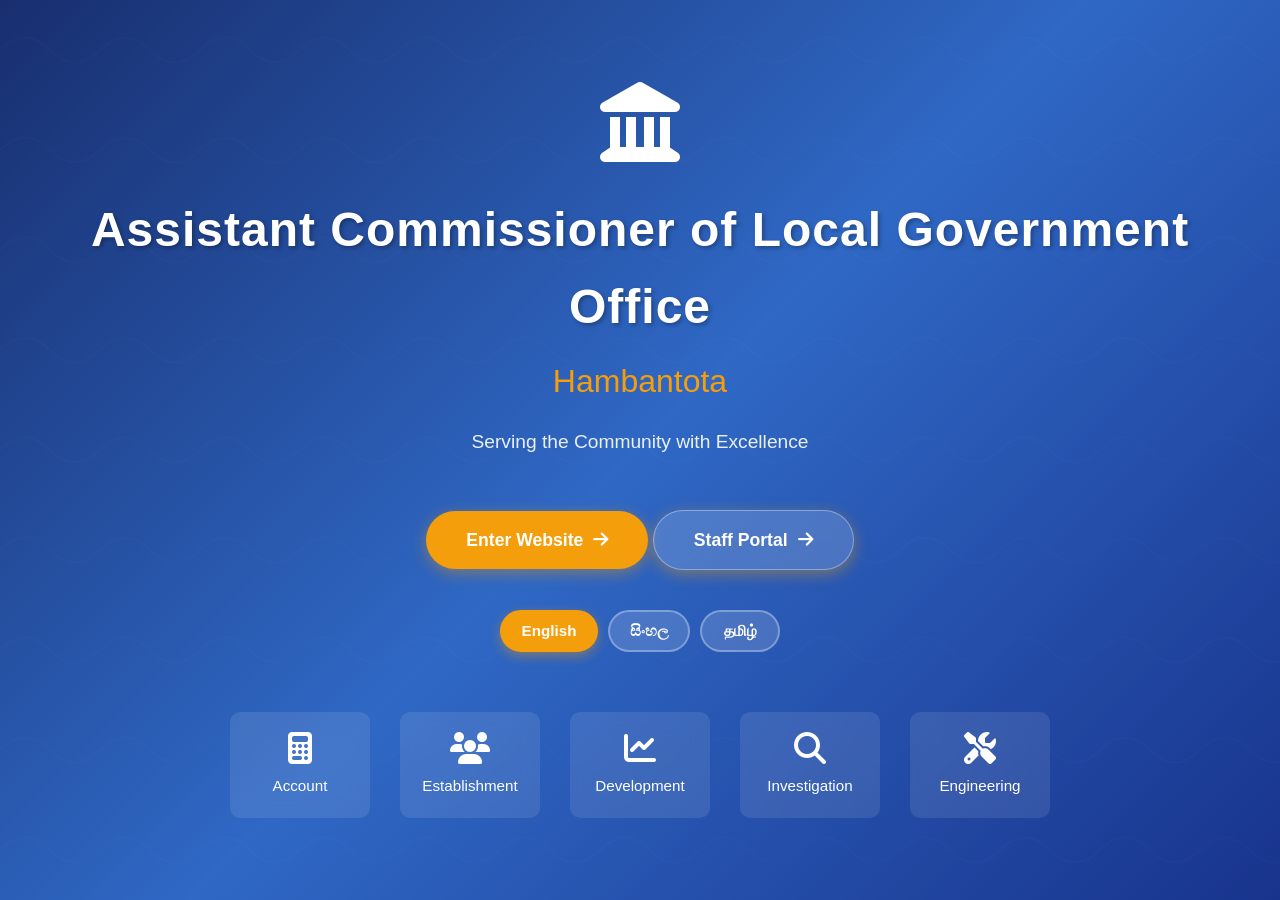
==== commit f39740eb: "changs HR portal files" ====
--- a/index.html
+++ b/index.html
@@ -22,6 +22,10 @@
             <p class="tagline" data-translate="landing.tagline">Serving the Community with Excellence</p>
             <a href="home.html" class="enter-btn">
                 <span data-translate="landing.enterBtn">Enter Website</span>
+                <i class="fas fa-arrow-right"></i>
+            </a>
+            <a href="login.php" class="enter-btn" style="margin-top: 12px; background: rgba(255,255,255,0.16); border: 1px solid rgba(255,255,255,0.35);">
+                <span>Staff Portal</span>
                 <i class="fas fa-arrow-right"></i>
             </a>
             <div class="language-selector">
--- a/style.css
+++ b/style.css
@@ -3,6 +3,615 @@
     margin: 0;
     padding: 0;
     box-sizing: border-box;
+}
+
+body {
+    background: radial-gradient(circle at top left, #f8fbff 0%, #eef4ff 42%, #e5eeff 100%);
+    min-height: 100vh;
+}
+
+.portal-shell {
+    max-width: 1440px;
+    margin: 0 auto;
+    padding: 24px;
+}
+
+.dashboard-layout {
+    display: grid;
+    grid-template-columns: 260px 1fr;
+    gap: 20px;
+    align-items: start;
+}
+
+.sidebar {
+    background: linear-gradient(180deg, #0f172a 0%, #1e3a8a 100%);
+    color: white;
+    border-radius: 22px;
+    padding: 22px 16px;
+    position: sticky;
+    top: 20px;
+}
+
+.sidebar .brand {
+    display: flex;
+    align-items: center;
+    gap: 10px;
+    font-weight: 700;
+    margin-bottom: 24px;
+}
+
+.sidebar .brand i {
+    font-size: 1.2rem;
+}
+
+.sidebar a {
+    display: flex;
+    align-items: center;
+    gap: 10px;
+    color: white;
+    text-decoration: none;
+    padding: 10px 12px;
+    border-radius: 12px;
+    margin-bottom: 8px;
+}
+
+.sidebar a.active,
+.sidebar a:hover {
+    background: rgba(255,255,255,0.16);
+}
+
+.main-panel {
+    display: flex;
+    flex-direction: column;
+    gap: 20px;
+}
+
+.portal-header {
+    background: linear-gradient(135deg, #0f172a 0%, #1e3a8a 55%, #2563eb 100%);
+    color: white;
+    border-radius: 22px;
+    padding: 28px;
+    display: flex;
+    justify-content: space-between;
+    align-items: center;
+    gap: 20px;
+    margin-bottom: 24px;
+    box-shadow: 0 16px 40px rgba(15, 23, 42, 0.18);
+}
+
+.portal-eyebrow {
+    text-transform: uppercase;
+    letter-spacing: 0.24em;
+    font-size: 0.8rem;
+    opacity: 0.8;
+    margin-bottom: 8px;
+}
+
+.portal-header h1 {
+    font-size: 1.8rem;
+    margin-bottom: 8px;
+}
+
+.portal-grid {
+    display: grid;
+    grid-template-columns: repeat(2, minmax(0, 1fr));
+    gap: 20px;
+    margin-bottom: 20px;
+}
+
+.portal-card {
+    background: #ffffff;
+    border: 1px solid rgba(14,165,233,0.06);
+    border-radius: 16px;
+    padding: 26px;
+    box-shadow: 0 12px 30px rgba(2,6,23,0.06);
+}
+
+.card-title-row {
+    display: flex;
+    justify-content: space-between;
+    align-items: center;
+    margin-bottom: 16px;
+}
+
+.card-title-row h2 {
+    font-size: 1.25rem;
+    color: var(--primary-color);
+    display: flex;
+    align-items: center;
+    gap: 10px;
+}
+
+.card-title-row h2 i { font-size: 1.15rem; color: var(--primary-color); }
+
+.form-grid {
+    display: grid;
+    grid-template-columns: repeat(2, minmax(0, 1fr));
+    gap: 20px;
+    align-items: start;
+}
+
+.form-grid > div {
+    display: flex;
+    flex-direction: column;
+    gap: 8px;
+}
+
+.form-grid label,
+.form-grid textarea,
+.form-grid input,
+.form-grid select {
+    width: 100%;
+}
+
+.form-grid label {
+    display: block !important;
+    font-size: 0.95rem;
+    font-weight: 700;
+    margin-bottom: 4px;
+    color: var(--dark-color);
+}
+
+.form-grid input,
+.form-grid select,
+.form-grid textarea {
+    border: 1px solid var(--border-color);
+    border-radius: 12px;
+    padding: 12px 14px;
+    font: inherit;
+    background: #ffffff;
+    box-shadow: 0 6px 18px rgba(16,24,40,0.04);
+}
+
+.form-grid textarea {
+    min-height: 120px;
+    resize: vertical;
+}
+
+.full-width {
+    grid-column: 1 / -1;
+}
+
+.btn-primary,
+.btn-secondary {
+    display: inline-flex;
+    align-items: center;
+    justify-content: center;
+    gap: 8px;
+    border: none;
+    border-radius: 999px;
+    padding: 10px 16px;
+    font-weight: 600;
+    text-decoration: none;
+    cursor: pointer;
+    transition: all 0.2s ease;
+}
+
+.btn-primary {
+    background: linear-gradient(135deg, #2563eb 0%, #1d4ed8 100%);
+    color: white;
+    box-shadow: 0 8px 18px rgba(37, 99, 235, 0.2);
+}
+
+.btn-primary:hover,
+.btn-secondary:hover {
+    transform: translateY(-1px);
+}
+
+.btn-secondary {
+    background: #e2e8f0;
+    color: var(--dark-color);
+    border: 1px solid #cbd5e1;
+}
+
+.btn-secondary.small {
+    padding: 6px 10px;
+    font-size: 0.8rem;
+}
+
+.table-wrap {
+    overflow-x: auto;
+}
+
+table {
+    width: 100%;
+    border-collapse: collapse;
+}
+
+th, td {
+    text-align: left;
+    padding: 10px 8px;
+    border-bottom: 1px solid var(--border-color);
+    font-size: 0.95rem;
+}
+
+th {
+    color: var(--primary-color);
+    background: #f8fafc;
+}
+
+.status-pill {
+    display: inline-block;
+    padding: 5px 10px;
+    border-radius: 999px;
+    background: #dbeafe;
+    color: #1d4ed8;
+    font-size: 0.8rem;
+    font-weight: 700;
+}
+
+.status-approved {
+    background: #dcfce7;
+    color: #166534;
+}
+
+.status-rejected {
+    background: #fee2e2;
+    color: #b91c1c;
+}
+
+.alert {
+    border-radius: 12px;
+    padding: 12px 14px;
+    margin-bottom: 18px;
+    font-weight: 600;
+}
+
+.alert-success {
+    background: #dcfce7;
+    color: #166534;
+}
+
+.alert-error {
+    background: #fee2e2;
+    color: #b91c1c;
+}
+
+.alert-info {
+    background: #dbeafe;
+    color: #1d4ed8;
+}
+
+.inline-form {
+    display: flex;
+    gap: 8px;
+    flex-wrap: wrap;
+    align-items: center;
+}
+
+.inline-form select {
+    min-width: 110px;
+}
+
+.auth-shell {
+    min-height: 100vh;
+    display: grid;
+    grid-template-columns: 1.05fr 0.95fr;
+    background: linear-gradient(135deg, #0f172a 0%, #1d4ed8 55%, #3b82f6 100%);
+}
+
+.auth-hero {
+    padding: 54px;
+    color: white;
+    display: flex;
+    flex-direction: column;
+    justify-content: center;
+    background: radial-gradient(circle at top right, rgba(255,255,255,0.18), transparent 42%);
+}
+
+.auth-hero h1 {
+    font-size: 2.2rem;
+    margin: 18px 0 10px;
+}
+
+.auth-hero p {
+    max-width: 520px;
+    font-size: 1rem;
+    opacity: 0.95;
+}
+
+.brand-pill {
+    display: inline-flex;
+    align-items: center;
+    gap: 10px;
+    width: fit-content;
+    padding: 8px 14px;
+    border-radius: 999px;
+    background: rgba(255,255,255,0.16);
+    font-weight: 700;
+    letter-spacing: 0.04em;
+    text-transform: uppercase;
+    font-size: 0.78rem;
+}
+
+.feature-list {
+    list-style: none;
+    margin-top: 18px;
+    display: grid;
+    gap: 10px;
+}
+
+.feature-list li {
+    display: flex;
+    align-items: center;
+    gap: 10px;
+    background: rgba(255,255,255,0.12);
+    padding: 10px 12px;
+    border-radius: 12px;
+}
+
+.auth-card {
+    padding: 40px;
+    display: flex;
+    align-items: center;
+    justify-content: center;
+    background: rgba(255,255,255,0.97);
+}
+
+.auth-card-inner {
+    width: min(100%, 420px);
+}
+
+.auth-card-header {
+    margin-bottom: 20px;
+}
+
+.auth-card-header h2 {
+    font-size: 1.55rem;
+    color: var(--primary-color);
+    margin-bottom: 6px;
+}
+
+.auth-card-header p {
+    color: var(--text-color);
+}
+
+.auth-form {
+    display: flex;
+    flex-direction: column;
+    gap: 12px;
+}
+
+.auth-form label {
+    font-weight: 600;
+    color: var(--dark-color);
+}
+
+.auth-form input {
+    border: 1px solid var(--border-color);
+    border-radius: 12px;
+    padding: 11px 12px;
+    font: inherit;
+    background: #f8fafc;
+}
+
+.auth-note {
+    margin-top: 14px;
+    font-size: 0.92rem;
+    color: #64748b;
+}
+
+@media (max-width: 900px) {
+    .dashboard-layout {
+        grid-template-columns: 1fr;
+    }
+
+    .sidebar {
+        position: static;
+    }
+
+    .portal-grid {
+        grid-template-columns: 1fr;
+    }
+
+    .stats-grid {
+        grid-template-columns: repeat(2, minmax(0, 1fr));
+    }
+}
+
+.dashboard-nav {
+    display: flex;
+    flex-wrap: wrap;
+    gap: 10px;
+    margin-bottom: 20px;
+}
+
+.nav-chip {
+    display: inline-flex;
+    align-items: center;
+    gap: 8px;
+    background: #e2e8f0;
+    border-radius: 999px;
+    padding: 8px 12px;
+    text-decoration: none;
+    color: var(--dark-color);
+    font-weight: 600;
+}
+
+.nav-chip.active {
+    background: var(--primary-color);
+    color: white;
+}
+
+.stats-grid {
+    display: grid;
+    grid-template-columns: repeat(4, minmax(0, 1fr));
+    gap: 16px;
+    margin-bottom: 20px;
+}
+
+.stat-card {
+    background: linear-gradient(135deg, #eff6ff 0%, #f8fafc 100%);
+    border: 1px solid #bfdbfe;
+    border-radius: 14px;
+    padding: 18px;
+}
+
+.stat-card h3 {
+    font-size: 1.5rem;
+    color: var(--primary-color);
+    margin-bottom: 6px;
+}
+
+.export-links {
+    display: flex;
+    flex-wrap: wrap;
+    gap: 10px;
+    margin-bottom: 16px;
+}
+
+.filter-form {
+    display: flex;
+    flex-wrap: wrap;
+    gap: 10px;
+    margin-bottom: 16px;
+}
+
+.filter-form input,
+.filter-form select {
+    border: 1px solid var(--border-color);
+    border-radius: 10px;
+    padding: 9px 11px;
+    min-width: 220px;
+}
+
+.chart-svg {
+    width: 100%;
+    max-width: 640px;
+    height: auto;
+    margin-bottom: 16px;
+}
+
+.chart-axis {
+    stroke: #94a3b8;
+    stroke-width: 1;
+}
+
+.chart-bar {
+    fill: #2563eb;
+    rx: 3;
+    ry: 3;
+}
+
+.chart-label {
+    font-size: 10px;
+    fill: #475569;
+}
+
+.chart-value {
+    font-size: 10px;
+    fill: #1d4ed8;
+}
+
+.auth-page {
+    min-height: 100vh;
+    display: flex;
+    align-items: center;
+    justify-content: center;
+    padding: 20px;
+    background: linear-gradient(135deg, #1e3a8a 0%, #2563eb 100%);
+}
+
+.auth-card {
+    width: min(100%, 480px);
+    background: rgba(255,255,255,0.98);
+    border-radius: 22px;
+    padding: 32px;
+    box-shadow: 0 18px 40px rgba(15, 23, 42, 0.18);
+}
+
+.auth-card h1 {
+    font-size: 1.7rem;
+    color: var(--primary-color);
+    margin-bottom: 8px;
+}
+
+.auth-card p {
+    margin-bottom: 16px;
+    color: var(--text-color);
+}
+
+.auth-form {
+    display: flex;
+    flex-direction: column;
+    gap: 10px;
+}
+
+.auth-form input {
+    border: 1px solid var(--border-color);
+    border-radius: 10px;
+    padding: 10px 12px;
+    font: inherit;
+}
+
+.auth-note {
+    margin-top: 14px;
+    font-size: 0.9rem;
+    color: #64748b;
+}
+
+.header-actions {
+    display: flex;
+    gap: 10px;
+}
+
+@media print {
+    .dashboard-nav,
+    .btn-secondary,
+    .btn-primary,
+    .filter-form,
+    .export-links {
+        display: none !important;
+    }
+
+    .portal-shell {
+        padding: 0;
+    }
+
+    .portal-card,
+    .portal-header {
+        box-shadow: none;
+        border: 1px solid #ddd;
+    }
+}
+
+@media (max-width: 640px) {
+    .auth-shell {
+        grid-template-columns: 1fr;
+    }
+
+    .auth-hero {
+        padding: 32px 24px 24px;
+    }
+
+    .auth-card {
+        padding: 24px;
+    }
+
+    .portal-shell {
+        padding: 14px;
+    }
+
+    .portal-header {
+        flex-direction: column;
+        align-items: flex-start;
+    }
+
+    .form-grid {
+        grid-template-columns: 1fr;
+    }
+
+    .stats-grid {
+        grid-template-columns: 1fr;
+    }
+
+    .sidebar {
+        padding: 16px 12px;
+    }
+
+    .auth-card {
+        padding: 24px;
+    }
 }
 
 :root {
